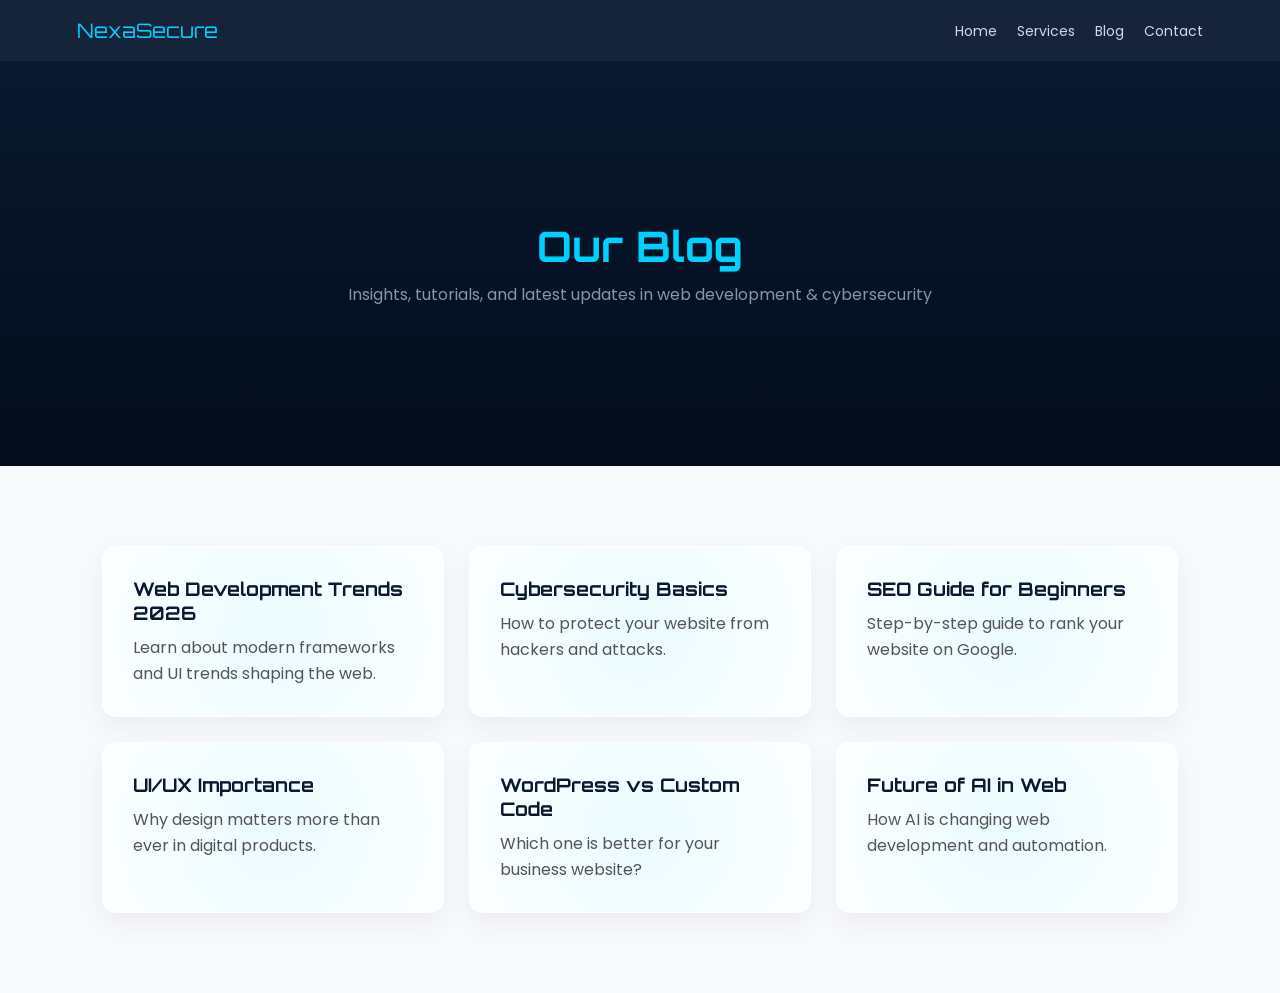
==== blog.html @ 003ba31c "Add files via upload" ====
<!DOCTYPE html>
<html lang="en">
<head>
<meta charset="UTF-8">
<meta name="viewport" content="width=device-width, initial-scale=1.0">
<title>Blog | NexaSecure</title>

<link rel="stylesheet" href="services.css">
<link href="https://fonts.googleapis.com/css2?family=Orbitron:wght@500;700&family=Poppins:wght@300;400;500;600&display=swap" rel="stylesheet">
</head>

<body>

<!-- NAVBAR -->
<header class="navbar">
  <div class="logo">NexaSecure</div>

  <nav>
    <ul>
      <li><a href="index.html">Home</a></li>
      <li><a href="services.html">Services</a></li>
      <li><a href="blog.html" class="active">Blog</a></li>
      <li><a href="contact.html">Contact</a></li>
    </ul>
  </nav>
</header>

<!-- HERO -->
<section class="page-hero">
  <h1>Our Blog</h1>
  <p>Insights, tutorials, and latest updates in web development & cybersecurity</p>
</section>

<!-- BLOG GRID -->
<section class="services-page">

  <div class="container">

    <div class="service-grid">

      <div class="service-card">
        <h3>Web Development Trends 2026</h3>
        <p>Learn about modern frameworks and UI trends shaping the web.</p>
      </div>

      <div class="service-card">
        <h3>Cybersecurity Basics</h3>
        <p>How to protect your website from hackers and attacks.</p>
      </div>

      <div class="service-card">
        <h3>SEO Guide for Beginners</h3>
        <p>Step-by-step guide to rank your website on Google.</p>
      </div>

      <div class="service-card">
        <h3>UI/UX Importance</h3>
        <p>Why design matters more than ever in digital products.</p>
      </div>

      <div class="service-card">
        <h3>WordPress vs Custom Code</h3>
        <p>Which one is better for your business website?</p>
      </div>

      <div class="service-card">
        <h3>Future of AI in Web</h3>
        <p>How AI is changing web development and automation.</p>
      </div>

    </div>

  </div>

</section>

</body>
</html>
---- services.css ----
/* =========================
   RESET
========================= */
* {
  margin: 0;
  padding: 0;
  box-sizing: border-box;
}

/* =========================
   ROOT COLORS
========================= */
:root {
  --primary: #0A192F;
  --accent: #00D1FF;
  --text-main: #CCD6F6;
  --text-muted: #8892B0;
}

/* =========================
   BODY
========================= */
body {
  font-family: 'Poppins', sans-serif;
  background: #ffffff;
  color: #0A192F;
  overflow-x: hidden;
}

/* =========================
   NAVBAR (SAME STYLE)
========================= */
.navbar {
  display: flex;
  justify-content: space-between;
  align-items: center;
  padding: 18px 6%;
  background: rgba(10,25,47,0.95);
  backdrop-filter: blur(10px);
  position: sticky;
  top: 0;
  z-index: 1000;
}

.logo {
  font-family: 'Orbitron', sans-serif;
  color: var(--accent);
  font-size: 20px;
}

.navbar ul {
  display: flex;
  list-style: none;
  gap: 20px;
}

.navbar a {
  text-decoration: none;
  color: var(--text-main);
  font-size: 14px;
  transition: 0.3s;
}

.navbar a:hover {
  color: var(--accent);
}

/* =========================
   HERO SECTION
========================= */
.page-hero {
  height: 45vh;
  display: flex;
  flex-direction: column;
  justify-content: center;
  align-items: center;
  background: linear-gradient(180deg, #0A192F, #020C1B);
  text-align: center;
}

.page-hero h1 {
  font-family: 'Orbitron', sans-serif;
  font-size: 42px;
  color: var(--accent);
}

.page-hero p {
  color: var(--text-muted);
  margin-top: 10px;
  max-width: 600px;
}

/* =========================
   SERVICES GRID
========================= */
.services-page {
  padding: 80px 8%;
  background: #f8f9fc;
}

.service-grid {
  display: grid;
  grid-template-columns: repeat(3, 1fr);
  gap: 25px;
}

/* =========================
   SERVICE CARD (PREMIUM LOOK)
========================= */
.service-card {
  background: white;
  padding: 30px;
  border-radius: 14px;
  box-shadow: 0 10px 25px rgba(0,0,0,0.05);
  transition: 0.4s ease;
  border: 1px solid transparent;
  position: relative;
  overflow: hidden;
}
/* =========================
   OUR SERVICES HIGHLIGHT
========================= */

.our-services-highlight {
  background: linear-gradient(135deg, #061225, #0A192F);
  padding: 80px 8%;
  color: white;
}
.service-link {
  text-decoration: none;
  color: inherit;
  display: block;
}
.highlight-container h2 {
  font-family: 'Orbitron', sans-serif;
  color: #00D1FF;
  font-size: 34px;
  margin-bottom: 30px;
  text-align: center;
}

/* LEFT TO RIGHT BLUE CARD */
.highlight-content {
  background: linear-gradient(90deg, rgba(0,209,255,0.15), rgba(10,25,47,0.95));
  padding: 35px;
  border-radius: 16px;
  border: 1px solid rgba(0, 209, 255, 0.2);
  box-shadow: 0 10px 30px rgba(0,0,0,0.3);
  transition: 0.4s ease;
}

/* TEXT */
.highlight-content p {
  color: #CCD6F6;
  line-height: 1.8;
  font-size: 15px;
}

/* HOVER EFFECT */
.highlight-content:hover {
  transform: translateY(-8px);
  box-shadow: 0 15px 40px rgba(0, 209, 255, 0.2);
}

/* RESPONSIVE */
@media (max-width: 768px) {
  .highlight-content {
    padding: 20px;
  }

  .highlight-container h2 {
    font-size: 26px;
  }
}
/* glow effect */
.service-card::before {
  content: "";
  position: absolute;
  top: -50%;
  left: -50%;
  width: 200%;
  height: 200%;
  background: radial-gradient(circle, rgba(0,209,255,0.08), transparent 60%);
  transform: rotate(25deg);
}

/* hover effect */
.service-card:hover {
  transform: translateY(-10px);
  border: 1px solid var(--accent);
  box-shadow: 0 15px 35px rgba(0,209,255,0.15);
}

/* text */
.service-card h3 {
  font-family: 'Orbitron', sans-serif;
  color: #0A192F;
  margin-bottom: 10px;
  position: relative;
}

.service-card p {
  color: #555;
  line-height: 1.6;
  position: relative;
}

/* =========================
   RESPONSIVE
========================= */
@media (max-width: 1024px) {
  .service-grid {
    grid-template-columns: repeat(2, 1fr);
  }
}

@media (max-width: 600px) {
  .service-grid {
    grid-template-columns: 1fr;
  }

  .page-hero h1 {
    font-size: 30px;
  }
}
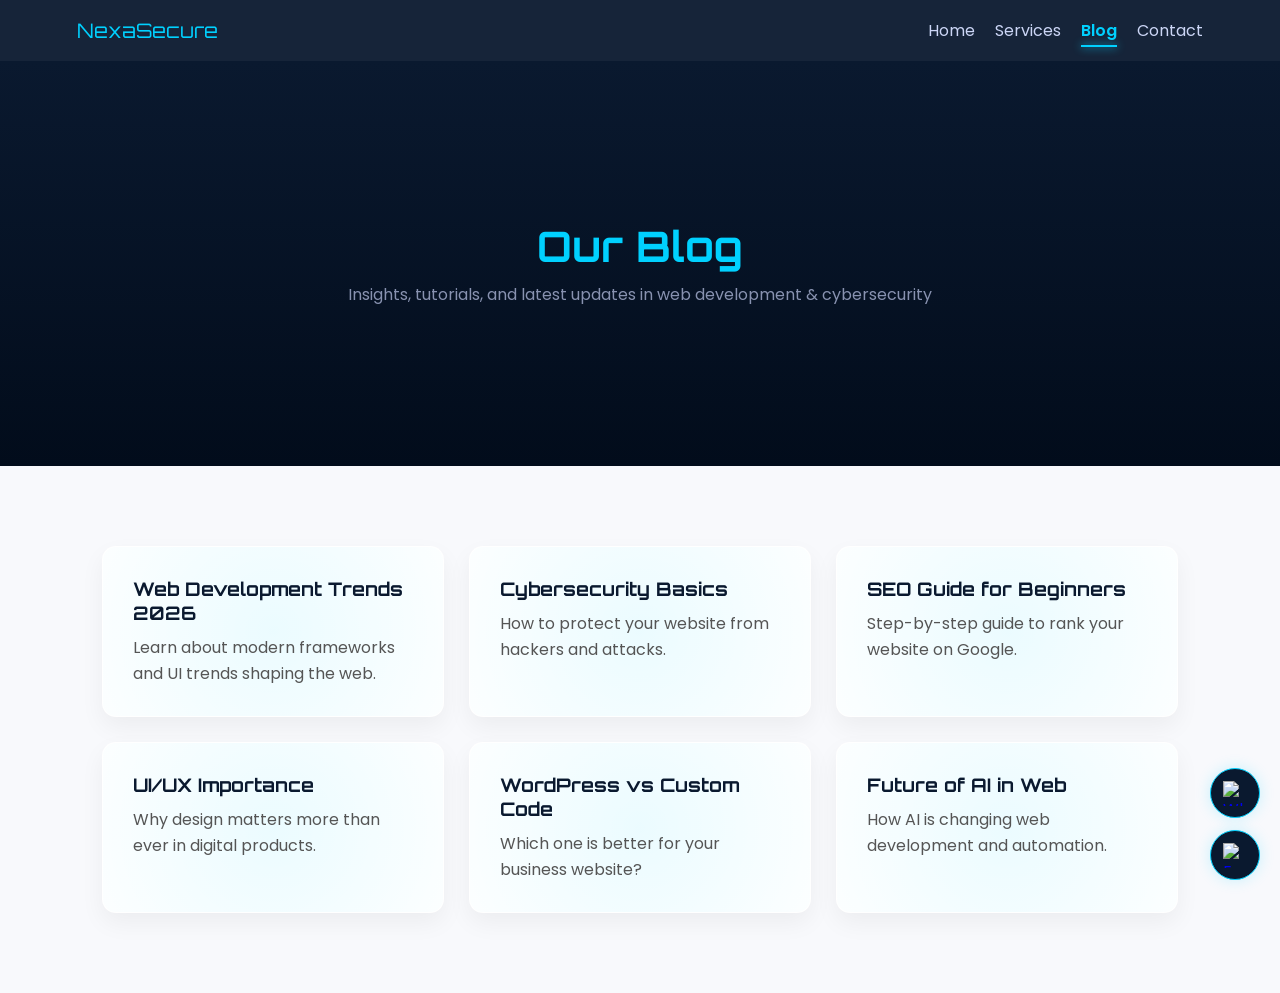
==== commit 70e73a61: "Add files via upload" ====
--- a/blog.html
+++ b/blog.html
@@ -6,6 +6,7 @@
 <title>Blog | NexaSecure</title>
 
 <link rel="stylesheet" href="services.css">
+<link rel="icon" type="image/png" href="logo2.png">
 <link href="https://fonts.googleapis.com/css2?family=Orbitron:wght@500;700&family=Poppins:wght@300;400;500;600&display=swap" rel="stylesheet">
 </head>
 
@@ -18,9 +19,9 @@
   <nav>
     <ul>
       <li><a href="index.html">Home</a></li>
-      <li><a href="services.html">Services</a></li>
-      <li><a href="blog.html" class="active">Blog</a></li>
-      <li><a href="contact.html">Contact</a></li>
+<li><a href="services.html">Services</a></li>
+<li><a href="blog.html" class="active">Blog</a></li>
+<li><a href="contact.html">Contact</a></li>
     </ul>
   </nav>
 </header>
@@ -73,6 +74,19 @@
   </div>
 
 </section>
+<!-- FLOATING CONTACT BUTTONS -->
+<div class="contact-float">
 
+  <!-- WhatsApp -->
+  <a href="https://wa.me/923557514103" target="_blank" class="whatsapp">
+    <img src="https://cdn-icons-png.flaticon.com/512/733/733585.png" alt="WhatsApp">
+  </a>
+
+  <!-- Email -->
+  <a href="mailto:ahtishamsheikh71@gmail.com" class="email">
+    <img src="https://cdn-icons-png.flaticon.com/512/732/732200.png" alt="Email">
+  </a>
+
+</div>
 </body>
 </html>
--- a/services.css
+++ b/services.css
@@ -56,13 +56,31 @@
 
 .navbar a {
   text-decoration: none;
-  color: var(--text-main);
-  font-size: 14px;
+  color: #ccd6f6;
   transition: 0.3s;
 }
 
 .navbar a:hover {
-  color: var(--accent);
+  color: #00d1ff;
+}
+
+/* ACTIVE PAGE STYLE */
+.navbar a.active {
+  color: #00d1ff;
+  font-weight: 600;
+  position: relative;
+}
+
+/* optional underline glow effect */
+.navbar a.active::after {
+  content: "";
+  position: absolute;
+  left: 0;
+  bottom: -5px;
+  width: 100%;
+  height: 2px;
+  background: #00d1ff;
+  box-shadow: 0 0 8px #00d1ff;
 }
 
 /* =========================
@@ -116,6 +134,12 @@
   border: 1px solid transparent;
   position: relative;
   overflow: hidden;
+}
+/* remove link underline */
+.service-card {
+  display: block;
+  text-decoration: none;
+  color: inherit;
 }
 /* =========================
    OUR SERVICES HIGHLIGHT
@@ -204,7 +228,41 @@
   line-height: 1.6;
   position: relative;
 }
-
+/* FLOATING CONTACT ICONS */
+.contact-float {
+  position: fixed;
+  right: 20px;
+  bottom: 20px;
+  display: flex;
+  flex-direction: column;
+  gap: 12px;
+  z-index: 9999;
+}
+
+/* ICON STYLE */
+.contact-float a {
+  width: 50px;
+  height: 50px;
+  background: #0A192F;
+  border: 1px solid #00D1FF;
+  border-radius: 50%;
+  display: flex;
+  align-items: center;
+  justify-content: center;
+  transition: 0.3s;
+  box-shadow: 0 0 15px rgba(0, 209, 255, 0.2);
+}
+
+.contact-float a img {
+  width: 25px;
+  height: 25px;
+}
+
+/* HOVER EFFECT */
+.contact-float a:hover {
+  transform: scale(1.1);
+  background: #00D1FF;
+}
 /* =========================
    RESPONSIVE
 ========================= */
